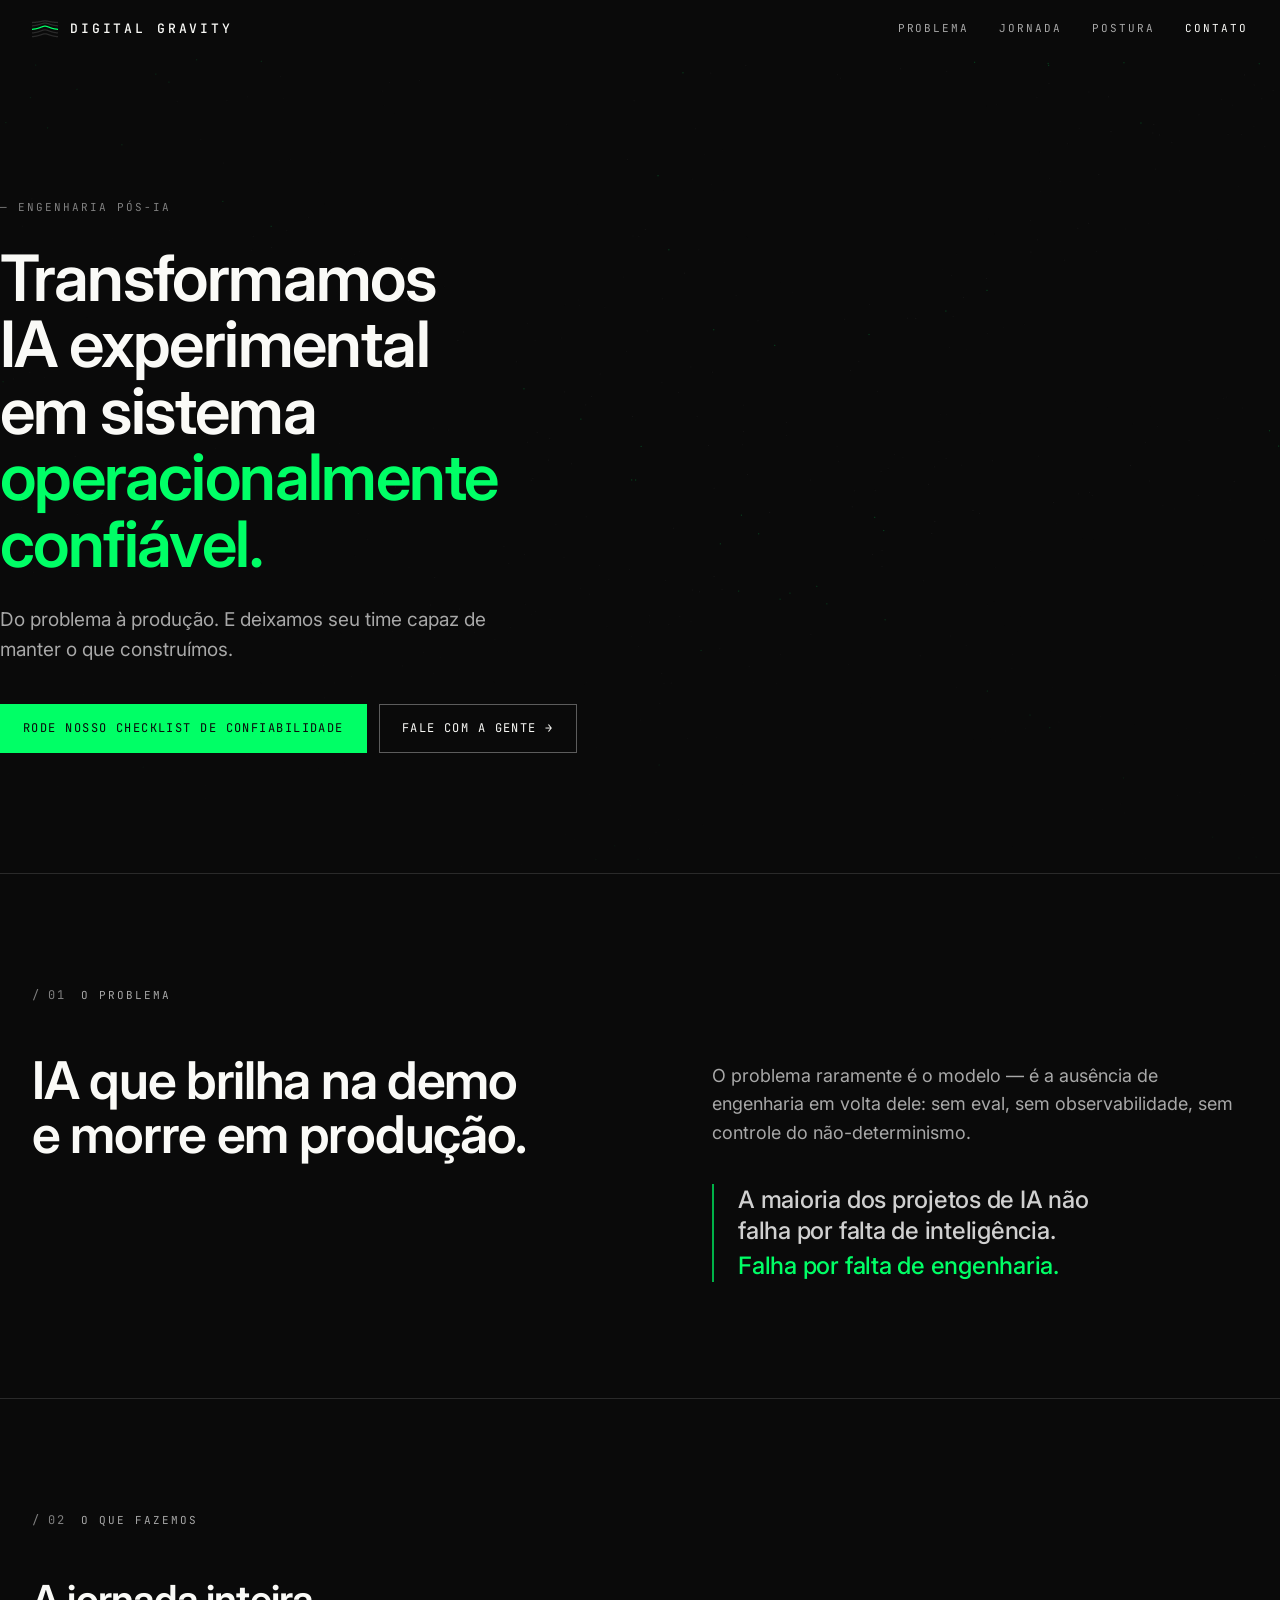
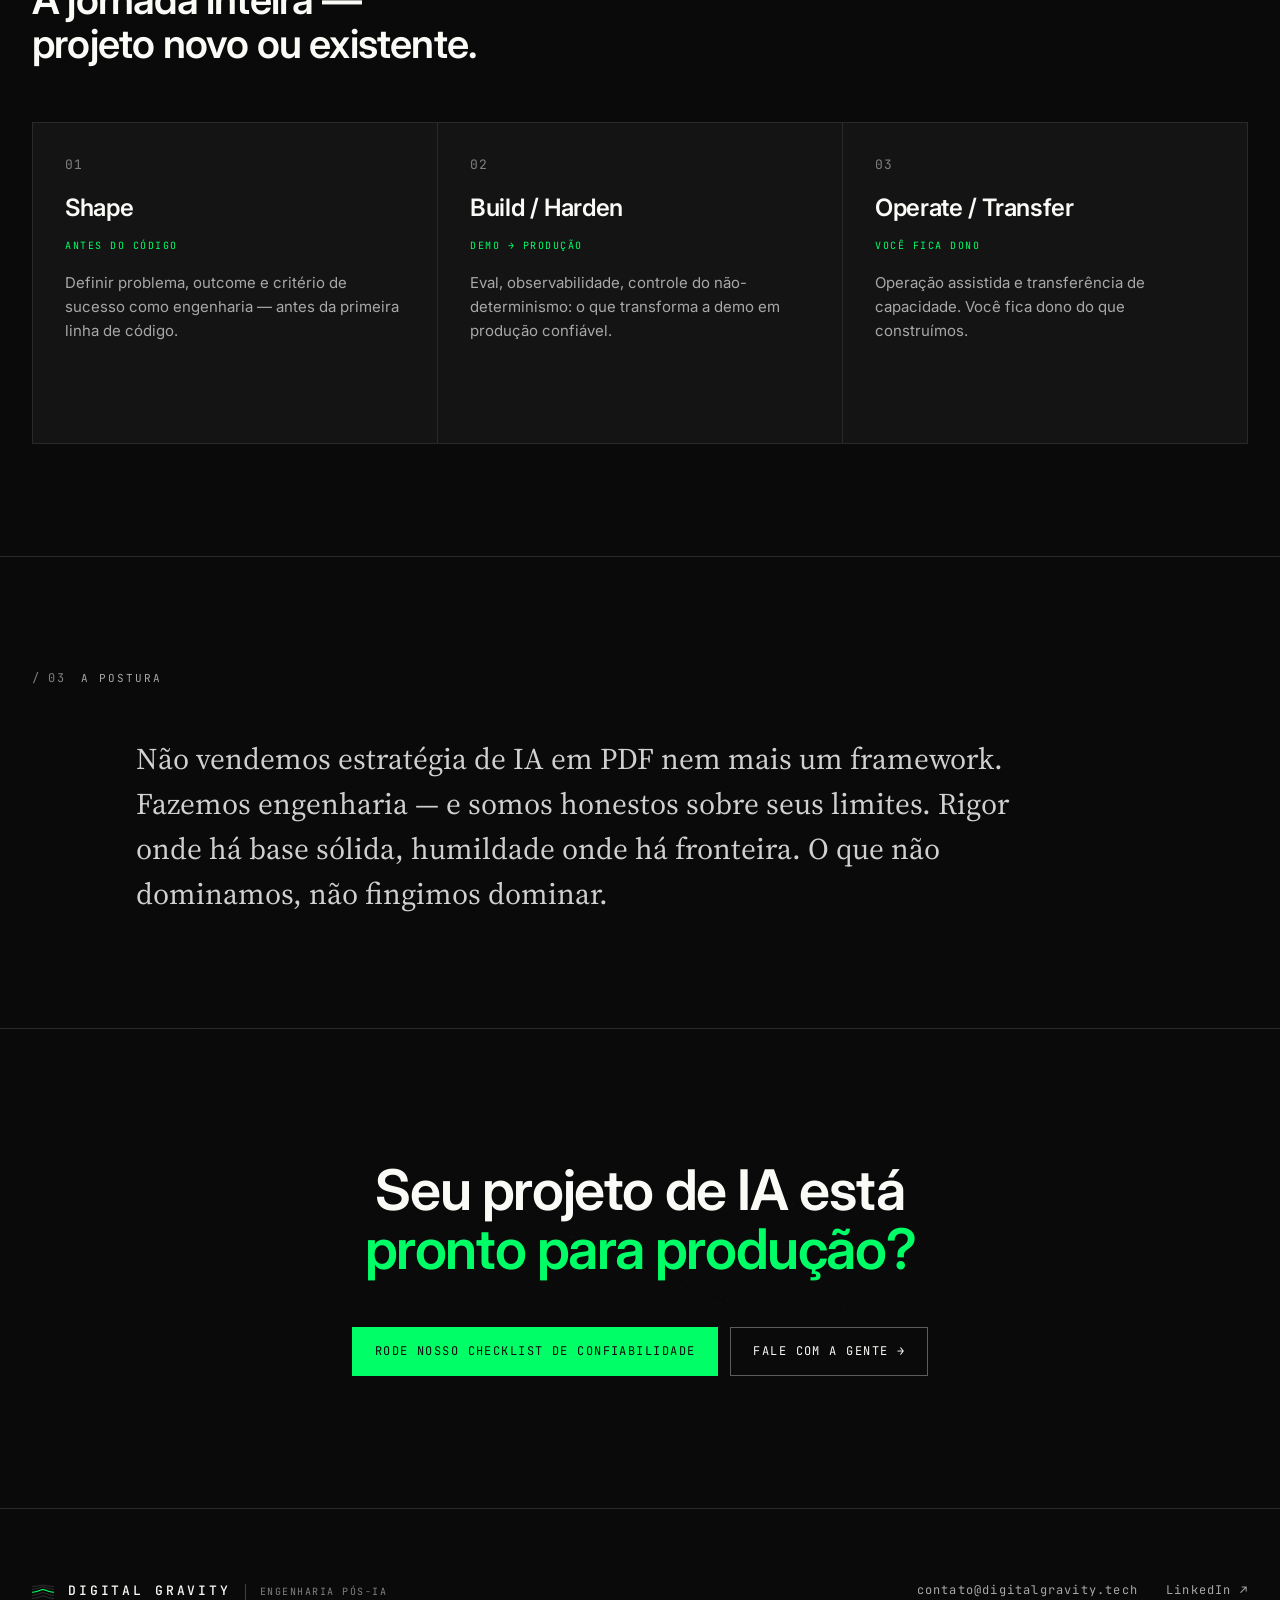
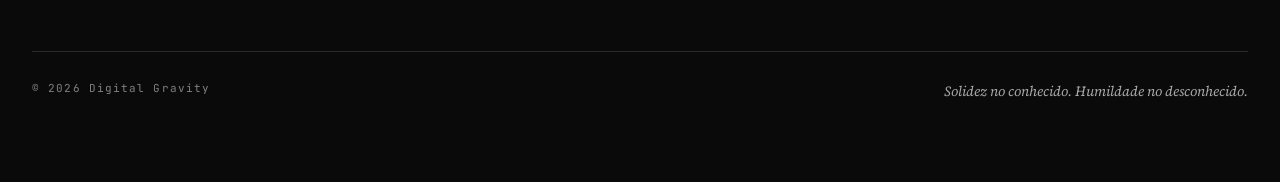
==== index.html @ fd77ecdb "Add Digital Gravity landing page Static single-page site implemented from the Claude Design handoff " ====
<!DOCTYPE html>
<html lang="pt-BR">
<head>
<meta charset="UTF-8">
<meta name="viewport" content="width=device-width, initial-scale=1">
<!-- This page is authored dark — tell client-side dark-mode engines to leave it alone. -->
<meta name="color-scheme" content="dark">
<meta name="darkreader-lock">
<title>Digital Gravity — Engenharia pós-IA</title>
<meta name="description" content="Transformamos IA experimental em sistema operacionalmente confiável. Do problema à produção — e deixamos seu time capaz de manter o que construímos.">
<link rel="icon" href="assets/favicon.svg" type="image/svg+xml">
<!-- Google tag (gtag.js) — GA4 -->
<script async src="https://www.googletagmanager.com/gtag/js?id=G-PPGNCL3RDQ"></script>
<script>
  window.dataLayer = window.dataLayer || [];
  function gtag(){dataLayer.push(arguments);}
  gtag('js', new Date());
  gtag('config', 'G-PPGNCL3RDQ');
</script>
<script>
// Defensive: neutralize injected dark-reader ("noir") styling so the authored
// palette renders as designed (it inverts dark text — e.g. the primary button —
// to light, breaking contrast on the signal-green fill). Bounded so we never war
// with the engine indefinitely.
(function () {
  function strip() {
    document.querySelectorAll('style[class*="noir"], style[id*="noir"]').forEach(function (s) { s.remove(); });
    [document.documentElement, document.body].forEach(function (el) {
      if (!el) return;
      if (el.className && /noir/.test(el.className)) el.className = el.className.replace(/\bnoir\S*/g, '').trim();
      if (el.style) for (var i = el.style.length - 1; i >= 0; i--) { var p = el.style[i]; if (p.indexOf('--noir') === 0) el.style.removeProperty(p); }
    });
  }
  strip();
  var obs = new MutationObserver(strip);
  obs.observe(document.documentElement, { childList: true, subtree: true });
  [0, 80, 250, 600, 1200].forEach(function (t) { setTimeout(strip, t); });
  setTimeout(function () { obs.disconnect(); }, 4000);
  document.addEventListener('DOMContentLoaded', strip);
})();
</script>
<link rel="stylesheet" href="colors_and_type.css">
<style>
  @keyframes dg-pulse { 0%, 100% { opacity: 1; } 50% { opacity: 0.4; } }

  html { scroll-behavior: smooth; }
  body { background: var(--void); color: var(--fg); overflow-x: hidden; }
  ::selection { background: var(--signal); color: var(--void); }

  .dg-container { max-width: var(--container-max); margin: 0 auto; padding: 0 var(--container-padding); width: 100%; }

  /* ── signal dot ─────────────────────────────────────────── */
  .dg-dot { display: inline-block; background: var(--signal); box-shadow: 0 0 8px var(--signal);
            animation: dg-pulse 2s ease-in-out infinite; vertical-align: middle; margin-right: 8px; }

  .dg-accent { color: var(--signal); }
  .dg-accent-soft { color: var(--grain-6); }
  [data-accent="generous"] .dg-accent-soft { color: var(--signal); }

  /* ── buttons ───────────────────────────────────────────── */
  .dg-btn { display: inline-flex; align-items: center; gap: 8px; font-family: var(--mono);
            font-size: 12px; font-weight: 400; text-transform: uppercase; letter-spacing: 0.12em;
            padding: 14px 22px; border: 1px solid var(--grain-3); background: transparent;
            color: var(--paper); cursor: pointer; transition: all var(--t-fast); text-decoration: none; white-space: nowrap; }
  .dg-btn:hover { border-color: var(--signal); color: var(--signal); }
  .dg-btn--primary { background: var(--signal); color: var(--void); border-color: var(--signal); }
  .dg-btn--primary:hover { background: transparent; color: var(--signal); }
  .dg-btn--secondary:hover { color: var(--signal); }

  /* ── tags ──────────────────────────────────────────────── */
  .dg-tag { display: inline-flex; align-items: center; gap: 6px; font-family: var(--mono);
            font-size: 10px; text-transform: uppercase; letter-spacing: 0.15em; padding: 6px 10px;
            border: 1px solid var(--grain-2); color: var(--grain-5); }
  .dg-tag--signal { border-color: var(--signal-dim); color: var(--signal); }

  /* ── nav ───────────────────────────────────────────────── */
  .dg-nav { position: sticky; top: 0; z-index: 20; display: flex; align-items: center;
            justify-content: space-between; padding: 16px var(--container-padding);
            border-bottom: 1px solid transparent; transition: border-color var(--t-fast), background var(--t-fast); }
  .dg-nav.is-scrolled { border-bottom-color: var(--grain-1); background: rgba(10,10,10,0.85);
            backdrop-filter: blur(12px); -webkit-backdrop-filter: blur(12px); }
  .dg-nav__brand { display: flex; align-items: center; gap: 12px; }
  .dg-nav__mark { display: block; }
  .dg-nav__word { font-family: var(--mono); font-size: 13px; font-weight: 500; letter-spacing: 0.22em; color: var(--paper); white-space: nowrap; }
  .dg-nav__menu { display: flex; align-items: center; gap: 30px; }
  .dg-nav__link { font-family: var(--mono); font-size: 11px; letter-spacing: 0.18em; text-transform: uppercase; color: var(--grain-5); white-space: nowrap; }
  .dg-nav__link:hover { color: var(--signal); }
  .dg-nav__link--cta { color: var(--paper); }
  .dg-nav__link--cta:hover { color: var(--signal); }

  /* ── reveal ────────────────────────────────────────────── */
  [data-reveal] { opacity: 0; transform: translateY(8px); transition: opacity 600ms ease-out, transform 600ms ease-out; }
  [data-reveal][data-shown] { opacity: 1; transform: none; }
  html.dg-instant [data-reveal] { transition: none !important; }
  @media (prefers-reduced-motion: reduce) { [data-reveal] { opacity: 1; transform: none; } }

  /* ── hero ──────────────────────────────────────────────── */
  .dg-hero { position: relative; overflow: hidden; border-bottom: 1px solid var(--grain-1);
             min-height: 88vh; display: flex; align-items: center; }
  .dg-hero__veil { position: absolute; inset: 0; pointer-events: none;
             background: radial-gradient(120% 90% at 70% 30%, transparent 30%, var(--void) 88%); }
  .dg-hero__inner { position: relative; z-index: 1; padding: 140px 0 120px; }
  .dg-hero__body { max-width: 940px; }
  .dg-eyebrow { font-family: var(--mono); font-size: 11px; text-transform: uppercase;
             letter-spacing: 0.18em; color: var(--grain-4); margin-bottom: 28px; }
  .dg-hero__title { font-family: var(--sans); font-size: clamp(34px, 5.4vw, 64px); font-weight: 600;
             line-height: 1.04; letter-spacing: -0.025em; color: var(--paper); margin: 0 0 28px; max-width: 16ch; text-wrap: balance; }
  .dg-hero__sub { font-family: var(--sans); font-size: clamp(16px, 1.6vw, 19px); color: var(--grain-5);
             line-height: 1.55; max-width: 540px; margin: 0 0 40px; }
  .dg-hero__cta { display: flex; gap: 12px; flex-wrap: wrap; }

  /* ── generic section ───────────────────────────────────── */
  .dg-section { padding: 112px 0; border-bottom: 1px solid var(--grain-1); position: relative; }
  .dg-rail { display: flex; align-items: baseline; gap: 16px; margin-bottom: 48px; }
  .dg-rail__num { font-family: var(--mono); font-size: 12px; color: var(--grain-4); letter-spacing: 0.1em; }
  [data-accent="generous"] .dg-rail__num { color: var(--signal); }
  .dg-rail__label { font-family: var(--mono); font-size: 11px; text-transform: uppercase;
             letter-spacing: 0.18em; color: var(--grain-5); }
  .dg-h2 { font-family: var(--sans); font-size: clamp(26px, 3.2vw, 40px); font-weight: 600;
             line-height: 1.1; letter-spacing: -0.02em; color: var(--paper); margin: 0 0 56px; max-width: 22ch; text-wrap: balance; }

  /* ── problem ───────────────────────────────────────────── */
  .dg-problem__grid { display: grid; grid-template-columns: 1.15fr 1fr; gap: 64px; align-items: start; }
  .dg-punch { font-family: var(--sans); font-size: clamp(30px, 4.4vw, 52px); font-weight: 600;
             line-height: 1.05; letter-spacing: -0.025em; color: var(--paper); margin: 0; }
  .dg-problem__col { padding-top: 8px; }
  .dg-lede { font-family: var(--sans); font-size: clamp(16px, 1.5vw, 18px); color: var(--grain-5);
             line-height: 1.6; margin: 0 0 36px; }
  .dg-thesis { margin: 0; padding-left: 24px; border-left: 2px solid var(--signal-dim); }
  .dg-thesis p { font-family: var(--sans); font-size: clamp(19px, 2vw, 24px); font-weight: 500;
             line-height: 1.3; letter-spacing: -0.01em; color: var(--grain-6); margin: 0 0 4px; text-wrap: balance; }

  /* ── journey ───────────────────────────────────────────── */
  .dg-journey__set.is-cards { display: grid; grid-template-columns: repeat(3, 1fr); gap: 1px;
             background: var(--grain-1); border: 1px solid var(--grain-1); }
  .dg-step--card { background: var(--void-2); padding: 32px; display: flex; flex-direction: column;
             gap: 18px; min-height: 320px; transition: background var(--t-fast); }
  .dg-step--card:hover { background: var(--void-3); }
  .dg-step--card .dg-step__num { font-family: var(--mono); font-size: 13px; letter-spacing: 0.1em; color: var(--grain-4); }
  [data-accent="generous"] .dg-step__num { color: var(--signal); }
  .dg-step--card .dg-step__head { margin-top: auto; }
  .dg-step__name { font-family: var(--sans); font-size: 24px; font-weight: 600; letter-spacing: -0.015em;
             color: var(--paper); margin: 0 0 10px; line-height: 1.15; }
  .dg-step__tag { font-family: var(--mono); font-size: 10px; text-transform: uppercase;
             letter-spacing: 0.15em; color: var(--signal); }
  .dg-step__body { font-family: var(--sans); font-size: 15px; line-height: 1.6; color: var(--grain-5); margin: 14px 0 0; }

  /* journey — rows variant */
  .dg-journey__set.is-rows { display: flex; flex-direction: column; border-top: 1px solid var(--grain-1); }
  .dg-step--row { display: grid; grid-template-columns: 80px 1fr; gap: 24px; align-items: start;
             padding: 36px 0; border-bottom: 1px solid var(--grain-1); transition: padding-left var(--t-fast); }
  .dg-step--row:hover { padding-left: 8px; }
  .dg-step--row .dg-step__num { font-family: var(--mono); font-size: 28px; font-weight: 400; color: var(--grain-3); line-height: 1; }
  [data-accent="generous"] .dg-step--row .dg-step__num { color: var(--signal); }
  .dg-step--row .dg-step__head { display: flex; align-items: baseline; gap: 16px; flex-wrap: wrap; margin-bottom: 12px; }
  .dg-step--row .dg-step__name { margin: 0; }
  .dg-step--row .dg-step__body { margin: 0; max-width: 720px; font-size: 16px; }

  /* ── posture ───────────────────────────────────────────── */
  .dg-posture__grid { display: grid; grid-template-columns: var(--metadata-col) 1fr; gap: var(--grid-gap); }
  .dg-statement { grid-column: 2; font-family: var(--serif); font-size: clamp(22px, 2.6vw, 30px);
             line-height: 1.5; color: var(--grain-6); margin: 0; max-width: 22ch; max-width: 880px; }

  /* ── closing ───────────────────────────────────────────── */
  .dg-closing { overflow: hidden; text-align: center; padding: 132px 0; }
  .dg-closing__veil { position: absolute; inset: 0; pointer-events: none;
             background: radial-gradient(90% 120% at 50% 50%, transparent 20%, var(--void) 80%); }
  .dg-closing__inner { position: relative; z-index: 1; display: flex; flex-direction: column; align-items: center; gap: 48px; }
  .dg-closing__q { font-family: var(--sans); font-size: clamp(30px, 4.6vw, 56px); font-weight: 600;
             line-height: 1.05; letter-spacing: -0.025em; color: var(--paper); margin: 0; max-width: 18ch; text-wrap: balance; }
  .dg-closing__cta { justify-content: center; }

  /* ── footer ────────────────────────────────────────────── */
  .dg-footer { padding: 72px 0 80px; }
  .dg-footer__grid { display: flex; align-items: flex-start; justify-content: space-between; gap: 40px; flex-wrap: wrap; padding-bottom: 48px; border-bottom: 1px solid var(--grain-1); }
  .dg-footer__brand { display: flex; align-items: center; gap: 14px; flex-wrap: wrap; }
  .dg-footer__word { font-family: var(--mono); font-size: 13px; font-weight: 500; letter-spacing: 0.22em; color: var(--paper); }
  .dg-footer__tag { font-family: var(--mono); font-size: 10px; letter-spacing: 0.15em; text-transform: uppercase; color: var(--grain-4); padding-left: 14px; border-left: 1px solid var(--grain-2); }
  .dg-footer__links { display: flex; gap: 28px; flex-wrap: wrap; }
  .dg-footer__links a { font-family: var(--mono); font-size: 12px; letter-spacing: 0.1em; color: var(--grain-5); }
  .dg-footer__links a:hover { color: var(--signal); }
  .dg-footer__base { display: flex; justify-content: space-between; gap: 24px; flex-wrap: wrap; padding-top: 28px; }
  .dg-footer__base span { font-family: var(--mono); font-size: 11px; letter-spacing: 0.1em; color: var(--grain-4); }
  .dg-footer__motto { font-family: var(--serif) !important; font-style: italic; font-size: 14px !important; letter-spacing: 0 !important; color: var(--grain-5) !important; }

  /* ── responsive ────────────────────────────────────────── */
  @media (max-width: 860px) {
    .dg-posture__grid { grid-template-columns: 1fr; }
    .dg-statement { grid-column: 1; }
    .dg-problem__grid { grid-template-columns: 1fr; gap: 36px; }
    .dg-journey__set.is-cards { grid-template-columns: 1fr; }
    .dg-step--card { min-height: 0; }
    .dg-br { display: none; }
  }
  @media (max-width: 680px) {
    .dg-nav__menu { gap: 18px; }
    .dg-nav__link:not(.dg-nav__link--cta) { display: none; }
  }
  @media (max-width: 560px) {
    .dg-section { padding: 80px 0; }
    .dg-hero__inner { padding: 112px 0 88px; }
    .dg-btn { width: 100%; justify-content: center; white-space: normal; text-align: center; }
  }
</style>
</head>
<body data-accent="restrained">

<!-- ── Nav ─────────────────────────────────────────────────── -->
<nav class="dg-nav">
  <a class="dg-nav__brand" href="#topo" aria-label="Digital Gravity — início">
    <img src="assets/logo-mark.svg" width="26" height="26" alt="" aria-hidden="true" class="dg-nav__mark">
    <span class="dg-nav__word">DIGITAL GRAVITY</span>
  </a>
  <div class="dg-nav__menu">
    <a class="dg-nav__link" href="#problema">Problema</a>
    <a class="dg-nav__link" href="#jornada">Jornada</a>
    <a class="dg-nav__link" href="#postura">Postura</a>
    <a class="dg-nav__link dg-nav__link--cta" href="#contato">Contato</a>
  </div>
</nav>

<main>
  <!-- ── 4.1 Hero ──────────────────────────────────────────── -->
  <header class="dg-hero" id="topo">
    <canvas class="dg-chladni" data-density="760" data-opacity="0.42"
            style="position:absolute;inset:0;opacity:0.42;pointer-events:none;width:100%;height:100%"></canvas>
    <div class="dg-hero__veil"></div>
    <div class="dg-container dg-hero__inner">
      <div class="dg-hero__body">
        <div class="dg-eyebrow" data-reveal>— ENGENHARIA PÓS-IA</div>
        <h1 class="dg-hero__title" data-reveal>
          Transformamos IA experimental em sistema <span class="dg-accent">operacionalmente confiável.</span>
        </h1>
        <p class="dg-hero__sub" data-reveal>
          Do problema à produção. E deixamos seu time capaz de manter o que construímos.
        </p>
        <div class="dg-hero__cta" data-reveal>
          <a class="dg-btn dg-btn--primary" role="button">Rode nosso checklist de confiabilidade</a>
          <a class="dg-btn dg-btn--secondary" role="button" href="#contato">Fale com a gente →</a>
        </div>
      </div>
    </div>
  </header>

  <!-- ── 4.2 O problema ────────────────────────────────────── -->
  <section class="dg-section dg-problem" id="problema">
    <div class="dg-container">
      <div class="dg-rail">
        <span class="dg-rail__num">/ 01</span>
        <span class="dg-rail__label">O PROBLEMA</span>
      </div>
      <div class="dg-problem__grid">
        <h2 class="dg-punch" data-reveal>
          IA que brilha na demo <br class="dg-br">e morre em produção.
        </h2>
        <div class="dg-problem__col">
          <p class="dg-lede" data-reveal>
            O problema raramente é o modelo — é a ausência de engenharia em volta dele:
            sem eval, sem observabilidade, sem controle do não-determinismo.
          </p>
          <blockquote class="dg-thesis" data-reveal>
            <p>A maioria dos projetos de IA não falha por falta de inteligência.</p>
            <p><span class="dg-accent">Falha por falta de engenharia.</span></p>
          </blockquote>
        </div>
      </div>
    </div>
  </section>

  <!-- ── 4.3 O que fazemos (a jornada) ─────────────────────── -->
  <section class="dg-section dg-journey" id="jornada">
    <div class="dg-container">
      <div class="dg-rail">
        <span class="dg-rail__num">/ 02</span>
        <span class="dg-rail__label">O QUE FAZEMOS</span>
      </div>
      <h2 class="dg-h2" data-reveal>A jornada inteira — projeto novo ou existente.</h2>
      <div class="dg-journey__set is-cards">
        <article class="dg-step dg-step--card" data-reveal style="transition-delay:0ms">
          <div class="dg-step__num">01</div>
          <div class="dg-step__main">
            <div class="dg-step__head">
              <h3 class="dg-step__name">Shape</h3>
              <span class="dg-step__tag">ANTES DO CÓDIGO</span>
            </div>
            <p class="dg-step__body">Definir problema, outcome e critério de sucesso como engenharia — antes da primeira linha de código.</p>
          </div>
        </article>
        <article class="dg-step dg-step--card" data-reveal style="transition-delay:80ms">
          <div class="dg-step__num">02</div>
          <div class="dg-step__main">
            <div class="dg-step__head">
              <h3 class="dg-step__name">Build / Harden</h3>
              <span class="dg-step__tag">DEMO → PRODUÇÃO</span>
            </div>
            <p class="dg-step__body">Eval, observabilidade, controle do não-determinismo: o que transforma a demo em produção confiável.</p>
          </div>
        </article>
        <article class="dg-step dg-step--card" data-reveal style="transition-delay:160ms">
          <div class="dg-step__num">03</div>
          <div class="dg-step__main">
            <div class="dg-step__head">
              <h3 class="dg-step__name">Operate / Transfer</h3>
              <span class="dg-step__tag">VOCÊ FICA DONO</span>
            </div>
            <p class="dg-step__body">Operação assistida e transferência de capacidade. Você fica dono do que construímos.</p>
          </div>
        </article>
      </div>
    </div>
  </section>

  <!-- ── 4.4 A postura ─────────────────────────────────────── -->
  <section class="dg-section dg-posture" id="postura">
    <div class="dg-container">
      <div class="dg-rail">
        <span class="dg-rail__num">/ 03</span>
        <span class="dg-rail__label">A POSTURA</span>
      </div>
      <div class="dg-posture__grid">
        <p class="dg-statement" data-reveal>
          Não vendemos estratégia de IA em PDF nem mais um framework. Fazemos engenharia —
          e somos honestos sobre seus limites. <span class="dg-accent-soft">Rigor onde há base sólida, humildade onde há fronteira.</span> O que não dominamos, não fingimos dominar.
        </p>
      </div>
    </div>
  </section>

  <!-- ── 4.5 Fechamento / CTA ──────────────────────────────── -->
  <section class="dg-section dg-closing" id="contato">
    <canvas class="dg-chladni" data-density="420" data-opacity="0.16"
            style="position:absolute;inset:0;opacity:0.16;pointer-events:none;width:100%;height:100%"></canvas>
    <div class="dg-closing__veil"></div>
    <div class="dg-container dg-closing__inner">
      <h2 class="dg-closing__q" data-reveal>
        Seu projeto de IA está <span class="dg-accent">pronto para produção?</span>
      </h2>
      <div class="dg-hero__cta dg-closing__cta" data-reveal>
        <a class="dg-btn dg-btn--primary" role="button">Rode nosso checklist de confiabilidade</a>
        <a class="dg-btn dg-btn--secondary" role="button" href="mailto:contato@digitalgravity.tech">Fale com a gente →</a>
      </div>
    </div>
  </section>
</main>

<!-- ── 4.6 Rodapé ──────────────────────────────────────────── -->
<footer class="dg-footer">
  <div class="dg-container">
    <div class="dg-footer__grid">
      <div class="dg-footer__brand">
        <img src="assets/logo-mark.svg" width="22" height="22" alt="" aria-hidden="true">
        <span class="dg-footer__word">DIGITAL GRAVITY</span>
        <span class="dg-footer__tag">ENGENHARIA PÓS-IA</span>
      </div>
      <div class="dg-footer__links">
        <a href="mailto:contato@digitalgravity.tech">contato@digitalgravity.tech</a>
        <a href="https://linkedin.com/company/digitalgravity-tech" target="_blank" rel="noopener">LinkedIn ↗</a>
      </div>
    </div>
    <div class="dg-footer__base">
      <span>© 2026 Digital Gravity</span>
      <span class="dg-footer__motto">Solidez no conhecido. Humildade no desconhecido.</span>
    </div>
  </div>
</footer>

<script>
(function () {
  'use strict';
  var reduce = window.matchMedia('(prefers-reduced-motion: reduce)').matches;

  // ── Sticky nav: solidify after a short scroll ──────────────
  var nav = document.querySelector('.dg-nav');
  if (nav) {
    var onScroll = function () { nav.classList.toggle('is-scrolled', window.scrollY > 8); };
    window.addEventListener('scroll', onScroll, { passive: true });
    onScroll();
  }

  // ── Reveal-on-scroll: fade + 8px rise ──────────────────────
  // Base state is hidden via CSS; snap everything visible (no animation)
  // for reduced-motion, no IntersectionObserver, or a backgrounded tab —
  // contexts where CSS transitions never advance and would freeze content.
  var els = Array.prototype.slice.call(document.querySelectorAll('[data-reveal]'));
  if (reduce || !('IntersectionObserver' in window) || document.hidden) {
    document.documentElement.classList.add('dg-instant');
    els.forEach(function (e) { e.setAttribute('data-shown', ''); });
  } else {
    var io = new IntersectionObserver(function (entries) {
      entries.forEach(function (en) {
        if (en.isIntersecting) { en.target.setAttribute('data-shown', ''); io.unobserve(en.target); }
      });
    }, { threshold: 0.12, rootMargin: '0px 0px -8% 0px' });
    els.forEach(function (e) { io.observe(e); });
  }

  // ── Chladni field ──────────────────────────────────────────
  // Particles auto-organizing on a vibrating plate — a phenomenal
  // demonstration of "order from engineering," not ambient decoration.
  function startChladni(canvas) {
    var density = parseInt(canvas.getAttribute('data-density'), 10) || 0;
    if (!density) return;
    var ctx = canvas.getContext('2d');
    var particles = [], w, h, time = 0, raf;
    var dpr = Math.min(window.devicePixelRatio || 1, 2);

    function resize() {
      w = canvas.width = canvas.offsetWidth * dpr;
      h = canvas.height = canvas.offsetHeight * dpr;
    }
    function init() {
      resize();
      particles = [];
      for (var i = 0; i < density; i++) particles.push({ x: Math.random() * w, y: Math.random() * h });
    }
    function chladni(x, y, m, n) {
      var px = x / w, py = y / h;
      return Math.sin(Math.PI * m * px) * Math.sin(Math.PI * n * py) - Math.sin(Math.PI * n * px) * Math.sin(Math.PI * m * py);
    }
    function draw() {
      ctx.fillStyle = 'rgba(10,10,10,0.20)';
      ctx.fillRect(0, 0, w, h);
      time += reduce ? 0 : 0.0026;
      var m = 2 + Math.sin(time * 0.4) * 0.8;
      var n = 3 + Math.cos(time * 0.3) * 0.8;
      particles.forEach(function (p) {
        var v = chladni(p.x, p.y, m, n);
        var amp = Math.abs(v);
        var step = amp * 1.4;
        var a = Math.random() * Math.PI * 2;
        if (!reduce) { p.x += Math.cos(a) * step; p.y += Math.sin(a) * step; }
        if (p.x < 0) p.x = w; if (p.x > w) p.x = 0;
        if (p.y < 0) p.y = h; if (p.y > h) p.y = 0;
        if (amp < 0.075) { ctx.fillStyle = 'rgba(0,255,102,0.5)'; ctx.fillRect(p.x, p.y, 1.2 * dpr, 1.2 * dpr); }
        else { ctx.fillStyle = 'rgba(168,168,168,' + ((1 - amp) * 0.22) + ')'; ctx.fillRect(p.x, p.y, dpr, dpr); }
      });
      raf = requestAnimationFrame(draw);
    }
    init();
    window.addEventListener('resize', init);
    draw();
  }
  document.querySelectorAll('.dg-chladni').forEach(startChladni);
})();
</script>
</body>
</html>
---- colors_and_type.css ----
/* =========================================================
   DIGITAL GRAVITY — DESIGN TOKENS
   v1 paleta — verde fósforo único, neutros profundos.
   ========================================================= */

@import url('https://fonts.googleapis.com/css2?family=Inter:wght@400;500;600;700&family=JetBrains+Mono:wght@400;500;700&family=Source+Serif+4:ital,wght@0,400;0,600;1,400&display=swap');

:root {
  /* ---------------------------------------------------------
     COR / NEUTROS — esqueleto (90–95% das peças)
  --------------------------------------------------------- */
  --void: #0A0A0A;       /* fundo principal (dark default) */
  --void-2: #141414;     /* blocos elevados, cards */
  --void-3: #1C1C1C;     /* blocos secundários */
  --grain-1: #2A2A2A;    /* bordas sutis, divisores */
  --grain-2: #404040;    /* bordas funcionais */
  --grain-3: #5C5C5C;    /* texto desabilitado, placeholders */
  --grain-4: #808080;    /* texto auxiliar, metadata */
  --grain-5: #A8A8A8;    /* texto secundário, descrições */
  --grain-6: #D0D0D0;    /* texto principal sobre fundo escuro */
  --paper: #FAFAF7;      /* fundo claro principal (modo claro) */
  --paper-2: #F0F0EC;    /* fundo claro secundário */

  /* NUNCA USAR: #FFFFFF puro, #000000 puro. */

  /* ---------------------------------------------------------
     COR / SINAL — verde fósforo (1–3% das peças)
  --------------------------------------------------------- */
  --signal: #00FF66;
  --signal-dim: #00B248; /* modo claro / hovers secundários */

  /* ---------------------------------------------------------
     COR / AVISO — laranja sinal (<1% das peças)
  --------------------------------------------------------- */
  --warning: #FF6B1A;

  /* ---------------------------------------------------------
     SEMÂNTICA — cor por função
  --------------------------------------------------------- */
  --bg: var(--void);
  --bg-elev: var(--void-2);
  --bg-elev-2: var(--void-3);
  --fg: var(--grain-6);          /* texto principal em dark */
  --fg-2: var(--grain-5);        /* texto secundário */
  --fg-3: var(--grain-4);        /* metadata, eyebrow */
  --fg-4: var(--grain-3);        /* desabilitado */
  --border: var(--grain-1);
  --border-strong: var(--grain-2);
  --accent: var(--signal);
  --accent-dim: var(--signal-dim);
  --critical: var(--warning);

  /* ---------------------------------------------------------
     TIPOGRAFIA / FAMÍLIAS
  --------------------------------------------------------- */
  --sans: 'Inter', system-ui, -apple-system, sans-serif;
  --mono: 'JetBrains Mono', ui-monospace, 'SF Mono', Menlo, monospace;
  --serif: 'Source Serif 4', Georgia, 'Times New Roman', serif;

  /* ---------------------------------------------------------
     ESPAÇAMENTO — múltiplos de 8px
  --------------------------------------------------------- */
  --space-1: 4px;
  --space-2: 8px;
  --space-3: 12px;
  --space-4: 16px;
  --space-6: 24px;
  --space-8: 32px;
  --space-12: 48px;
  --space-16: 64px;
  --space-20: 80px;
  --space-30: 120px;

  /* ---------------------------------------------------------
     GRID
  --------------------------------------------------------- */
  --container-max: 1280px;
  --container-padding: 32px;
  --metadata-col: 80px;
  --grid-gap: 24px;

  /* ---------------------------------------------------------
     BORDAS — sistema é INTEGRALMENTE reto
  --------------------------------------------------------- */
  --border-w: 1px;
  --border-w-em: 2px;
  --radius: 0;             /* nunca arredondar */

  /* ---------------------------------------------------------
     MOVIMENTO
  --------------------------------------------------------- */
  --t-fast: 150ms ease;
  --t-enter: 600ms ease-out;
}

/* =========================================================
   BASE
========================================================= */
*, *::before, *::after { box-sizing: border-box; }
html, body { margin: 0; padding: 0; }
html { scroll-behavior: smooth; }
body {
  background: var(--bg);
  color: var(--fg);
  font-family: var(--sans);
  font-size: 16px;
  line-height: 1.6;
  -webkit-font-smoothing: antialiased;
  -moz-osx-font-smoothing: grayscale;
}

/* =========================================================
   TIPOGRAFIA SEMÂNTICA — escala canônica
========================================================= */

/* Display H1 — uma vez por página */
.t-h1, h1.t-h1 {
  font-family: var(--sans);
  font-size: clamp(32px, 5vw, 64px);
  font-weight: 600;
  line-height: 1.05;
  letter-spacing: -0.025em;
  color: var(--fg);
}

/* Display H2 */
.t-h2, h2.t-h2 {
  font-family: var(--sans);
  font-size: 40px;
  font-weight: 600;
  line-height: 1.10;
  letter-spacing: -0.020em;
}

/* Subhead H3 */
.t-h3, h3.t-h3 {
  font-family: var(--sans);
  font-size: 24px;
  font-weight: 500;
  line-height: 1.20;
  letter-spacing: -0.010em;
}

/* Subhead H4 */
.t-h4, h4.t-h4 {
  font-family: var(--sans);
  font-size: 18px;
  font-weight: 500;
  line-height: 1.30;
  letter-spacing: -0.010em;
}

/* Body */
.t-body, p.t-body {
  font-family: var(--sans);
  font-size: 16px;
  font-weight: 400;
  line-height: 1.60;
}

.t-body-sm {
  font-family: var(--sans);
  font-size: 14px;
  font-weight: 400;
  line-height: 1.60;
}

/* Editorial — apenas momentos editoriais (citações, manifesto) */
.t-editorial {
  font-family: var(--serif);
  font-size: 22px;
  font-weight: 400;
  line-height: 1.50;
  color: var(--fg);
}

.t-editorial-body {
  font-family: var(--serif);
  font-size: 18px;
  font-weight: 400;
  line-height: 1.55;
  color: var(--fg);
}

/* Mono / Sinal técnico */
.t-mono {
  font-family: var(--mono);
  font-size: 13px;
  font-weight: 400;
  line-height: 1.50;
  letter-spacing: 0.05em;
}

.t-mono-meta {
  font-family: var(--mono);
  font-size: 11px;
  font-weight: 400;
  line-height: 1.50;
  letter-spacing: 0.15em;
}

/* Eyebrow — UPPERCASE com tracking generoso */
.t-eyebrow {
  font-family: var(--mono);
  font-size: 11px;
  font-weight: 400;
  line-height: 1.40;
  letter-spacing: 0.18em;
  text-transform: uppercase;
  color: var(--fg-3);
}

.t-eyebrow-sm {
  font-family: var(--mono);
  font-size: 10px;
  font-weight: 400;
  line-height: 1.40;
  letter-spacing: 0.15em;
  text-transform: uppercase;
  color: var(--fg-3);
}

/* =========================================================
   ELEMENTOS — defaults sem classe
========================================================= */
h1 { font: 600 clamp(32px, 5vw, 64px)/1.05 var(--sans); letter-spacing: -0.025em; margin: 0; }
h2 { font: 600 40px/1.10 var(--sans); letter-spacing: -0.020em; margin: 0; }
h3 { font: 500 24px/1.20 var(--sans); letter-spacing: -0.010em; margin: 0; }
h4 { font: 500 18px/1.30 var(--sans); letter-spacing: -0.010em; margin: 0; }
p  { margin: 0 0 16px 0; }
code, kbd, samp, pre { font-family: var(--mono); font-size: 13px; }
hr { border: 0; border-top: 1px solid var(--border); margin: var(--space-8) 0; }
a  { color: var(--fg); text-decoration: none; transition: color var(--t-fast); }
a:hover { color: var(--accent); }

/* =========================================================
   ACESSIBILIDADE
========================================================= */
@media (prefers-reduced-motion: reduce) {
  *, *::before, *::after {
    animation-duration: 0.01ms !important;
    transition-duration: 0.01ms !important;
  }
}
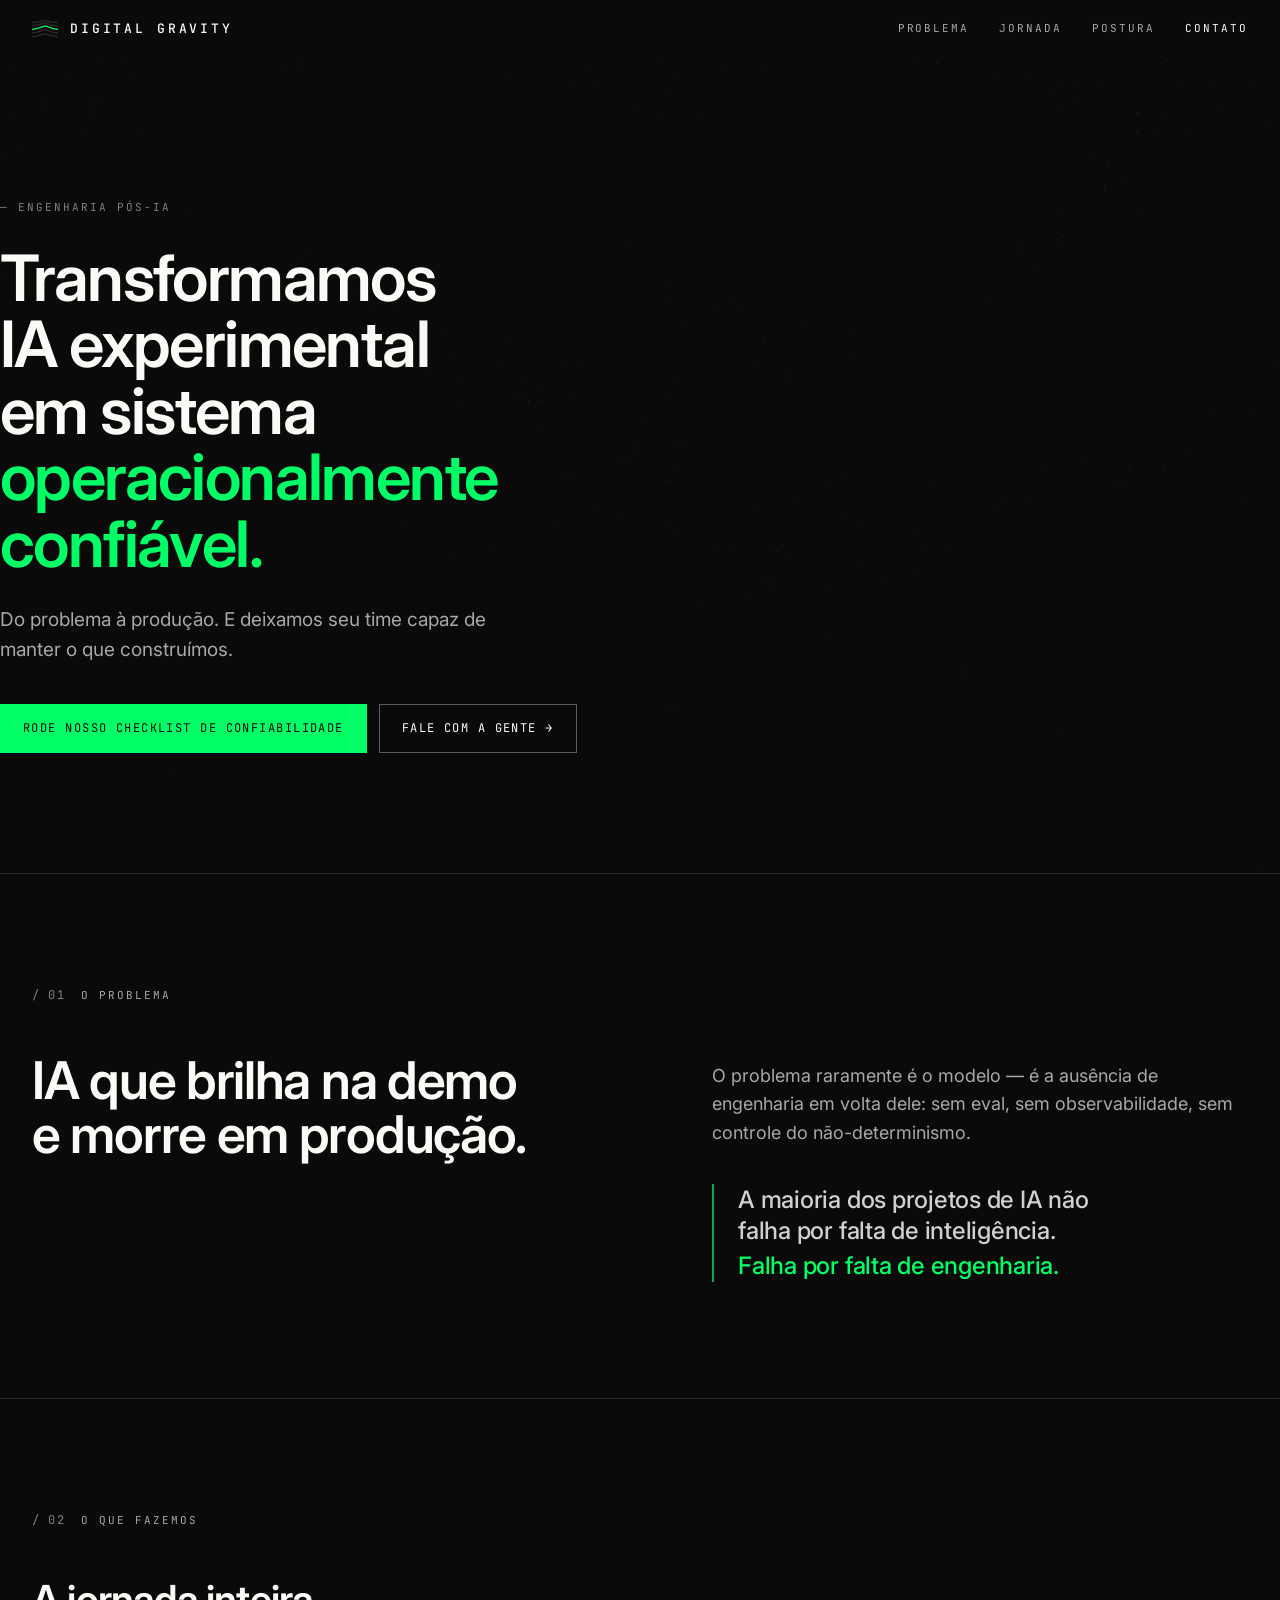
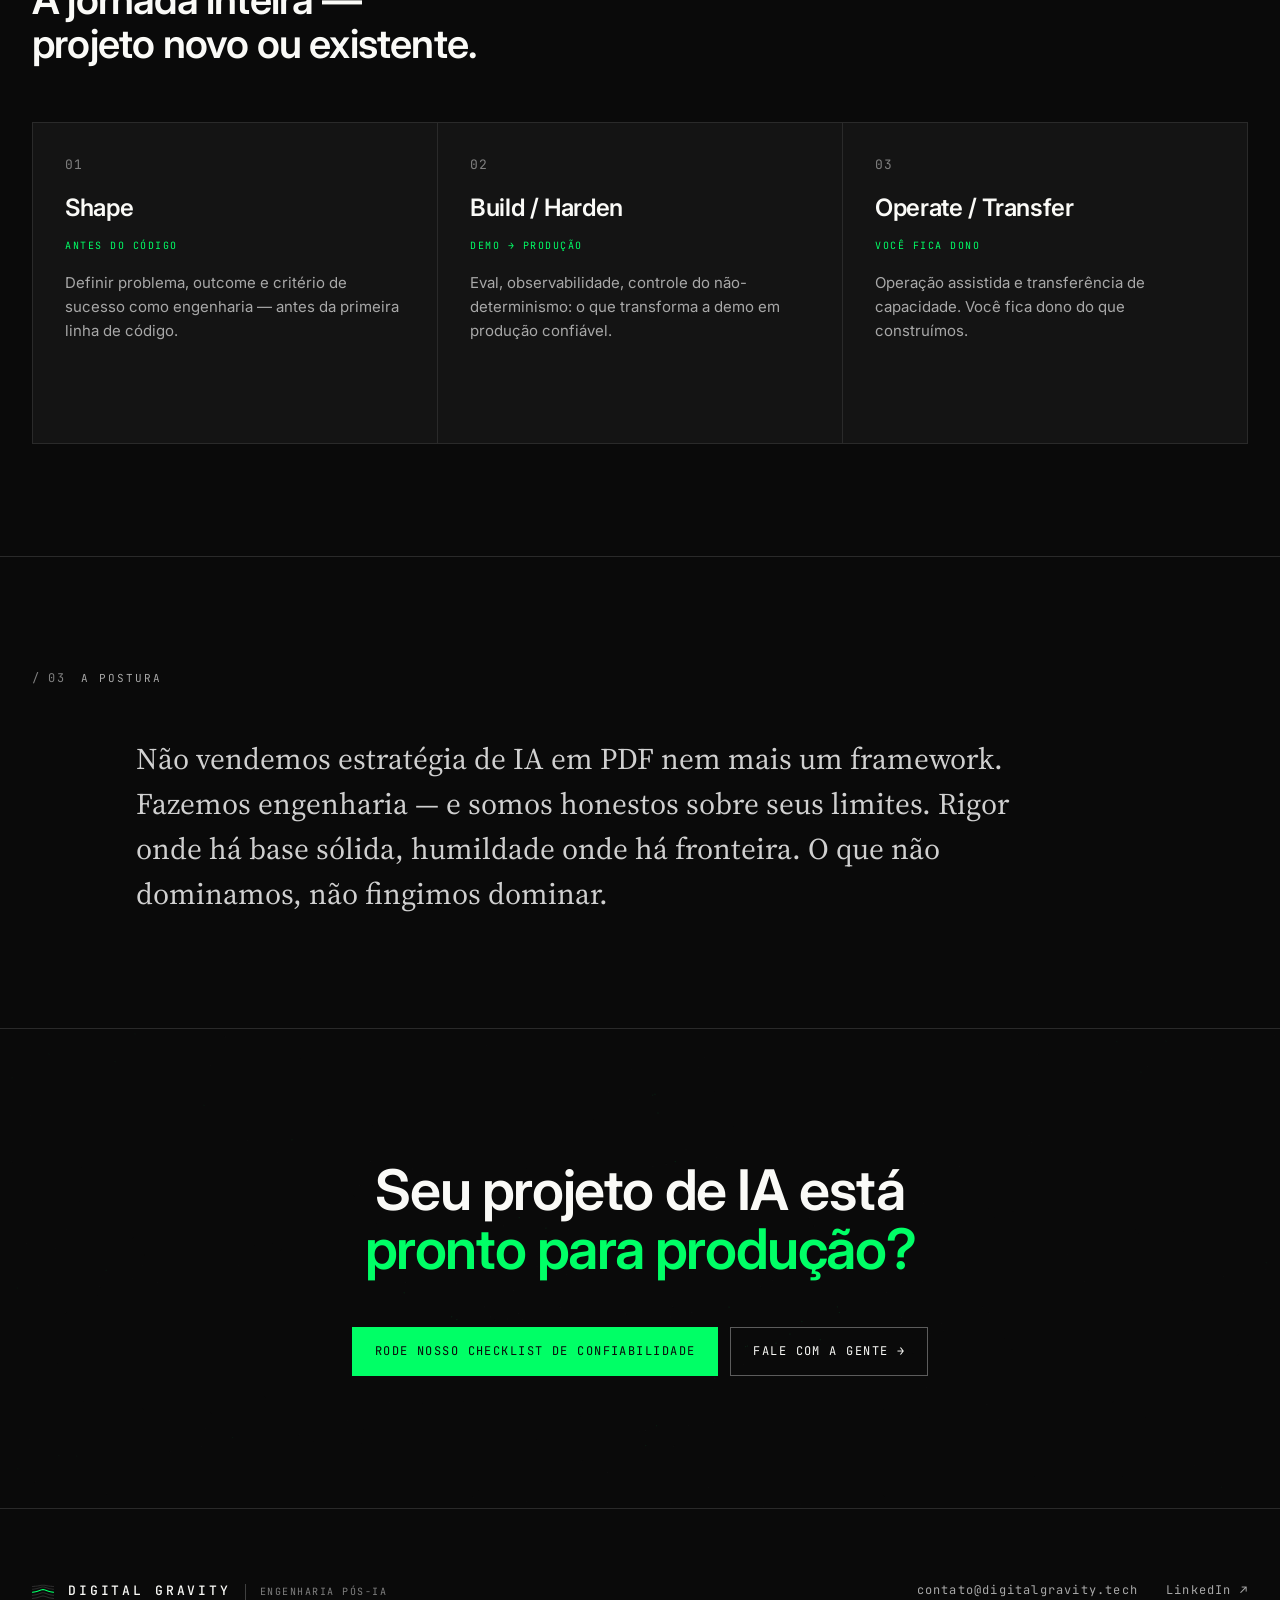
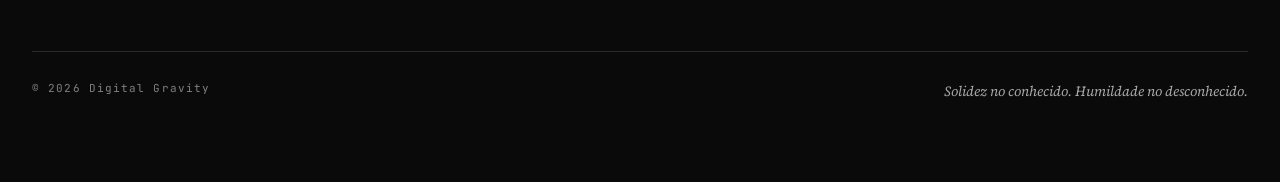
==== commit 55453381: "Track CTA clicks as GA4 conversion events Delegated click handler emits a cta_click event (cta_type," ====
--- a/index.html
+++ b/index.html
@@ -215,7 +215,7 @@
     <a class="dg-nav__link" href="#problema">Problema</a>
     <a class="dg-nav__link" href="#jornada">Jornada</a>
     <a class="dg-nav__link" href="#postura">Postura</a>
-    <a class="dg-nav__link dg-nav__link--cta" href="#contato">Contato</a>
+    <a class="dg-nav__link dg-nav__link--cta" href="#contato" data-ga-cta="contact" data-ga-location="nav">Contato</a>
   </div>
 </nav>
 
@@ -235,8 +235,8 @@
           Do problema à produção. E deixamos seu time capaz de manter o que construímos.
         </p>
         <div class="dg-hero__cta" data-reveal>
-          <a class="dg-btn dg-btn--primary" role="button">Rode nosso checklist de confiabilidade</a>
-          <a class="dg-btn dg-btn--secondary" role="button" href="#contato">Fale com a gente →</a>
+          <a class="dg-btn dg-btn--primary" role="button" data-ga-cta="checklist" data-ga-location="hero">Rode nosso checklist de confiabilidade</a>
+          <a class="dg-btn dg-btn--secondary" role="button" href="#contato" data-ga-cta="contact" data-ga-location="hero">Fale com a gente →</a>
         </div>
       </div>
     </div>
@@ -336,8 +336,8 @@
         Seu projeto de IA está <span class="dg-accent">pronto para produção?</span>
       </h2>
       <div class="dg-hero__cta dg-closing__cta" data-reveal>
-        <a class="dg-btn dg-btn--primary" role="button">Rode nosso checklist de confiabilidade</a>
-        <a class="dg-btn dg-btn--secondary" role="button" href="mailto:contato@digitalgravity.tech">Fale com a gente →</a>
+        <a class="dg-btn dg-btn--primary" role="button" data-ga-cta="checklist" data-ga-location="closing">Rode nosso checklist de confiabilidade</a>
+        <a class="dg-btn dg-btn--secondary" role="button" href="mailto:contato@digitalgravity.tech" data-ga-cta="contact" data-ga-location="closing">Fale com a gente →</a>
       </div>
     </div>
   </section>
@@ -353,8 +353,8 @@
         <span class="dg-footer__tag">ENGENHARIA PÓS-IA</span>
       </div>
       <div class="dg-footer__links">
-        <a href="mailto:contato@digitalgravity.tech">contato@digitalgravity.tech</a>
-        <a href="https://linkedin.com/company/digitalgravity-tech" target="_blank" rel="noopener">LinkedIn ↗</a>
+        <a href="mailto:contato@digitalgravity.tech" data-ga-cta="email" data-ga-location="footer">contato@digitalgravity.tech</a>
+        <a href="https://linkedin.com/company/digitalgravity-tech" target="_blank" rel="noopener" data-ga-cta="linkedin" data-ga-location="footer">LinkedIn ↗</a>
       </div>
     </div>
     <div class="dg-footer__base">
@@ -441,6 +441,21 @@
     draw();
   }
   document.querySelectorAll('.dg-chladni').forEach(startChladni);
+
+  // ── GA4 conversion events on CTAs ──────────────────────────
+  // Delegated click handler: any element carrying data-ga-cta emits a
+  // `cta_click` event with the CTA type and its on-page location. Safe
+  // no-op if gtag isn't loaded (e.g. blocked by an ad/tracking blocker).
+  document.addEventListener('click', function (e) {
+    var el = e.target.closest('[data-ga-cta]');
+    if (!el || typeof window.gtag !== 'function') return;
+    window.gtag('event', 'cta_click', {
+      cta_type: el.getAttribute('data-ga-cta'),
+      cta_location: el.getAttribute('data-ga-location') || 'unknown',
+      link_url: el.getAttribute('href') || '(inert)',
+      transport_type: 'beacon'
+    });
+  }, { capture: true });
 })();
 </script>
 </body>
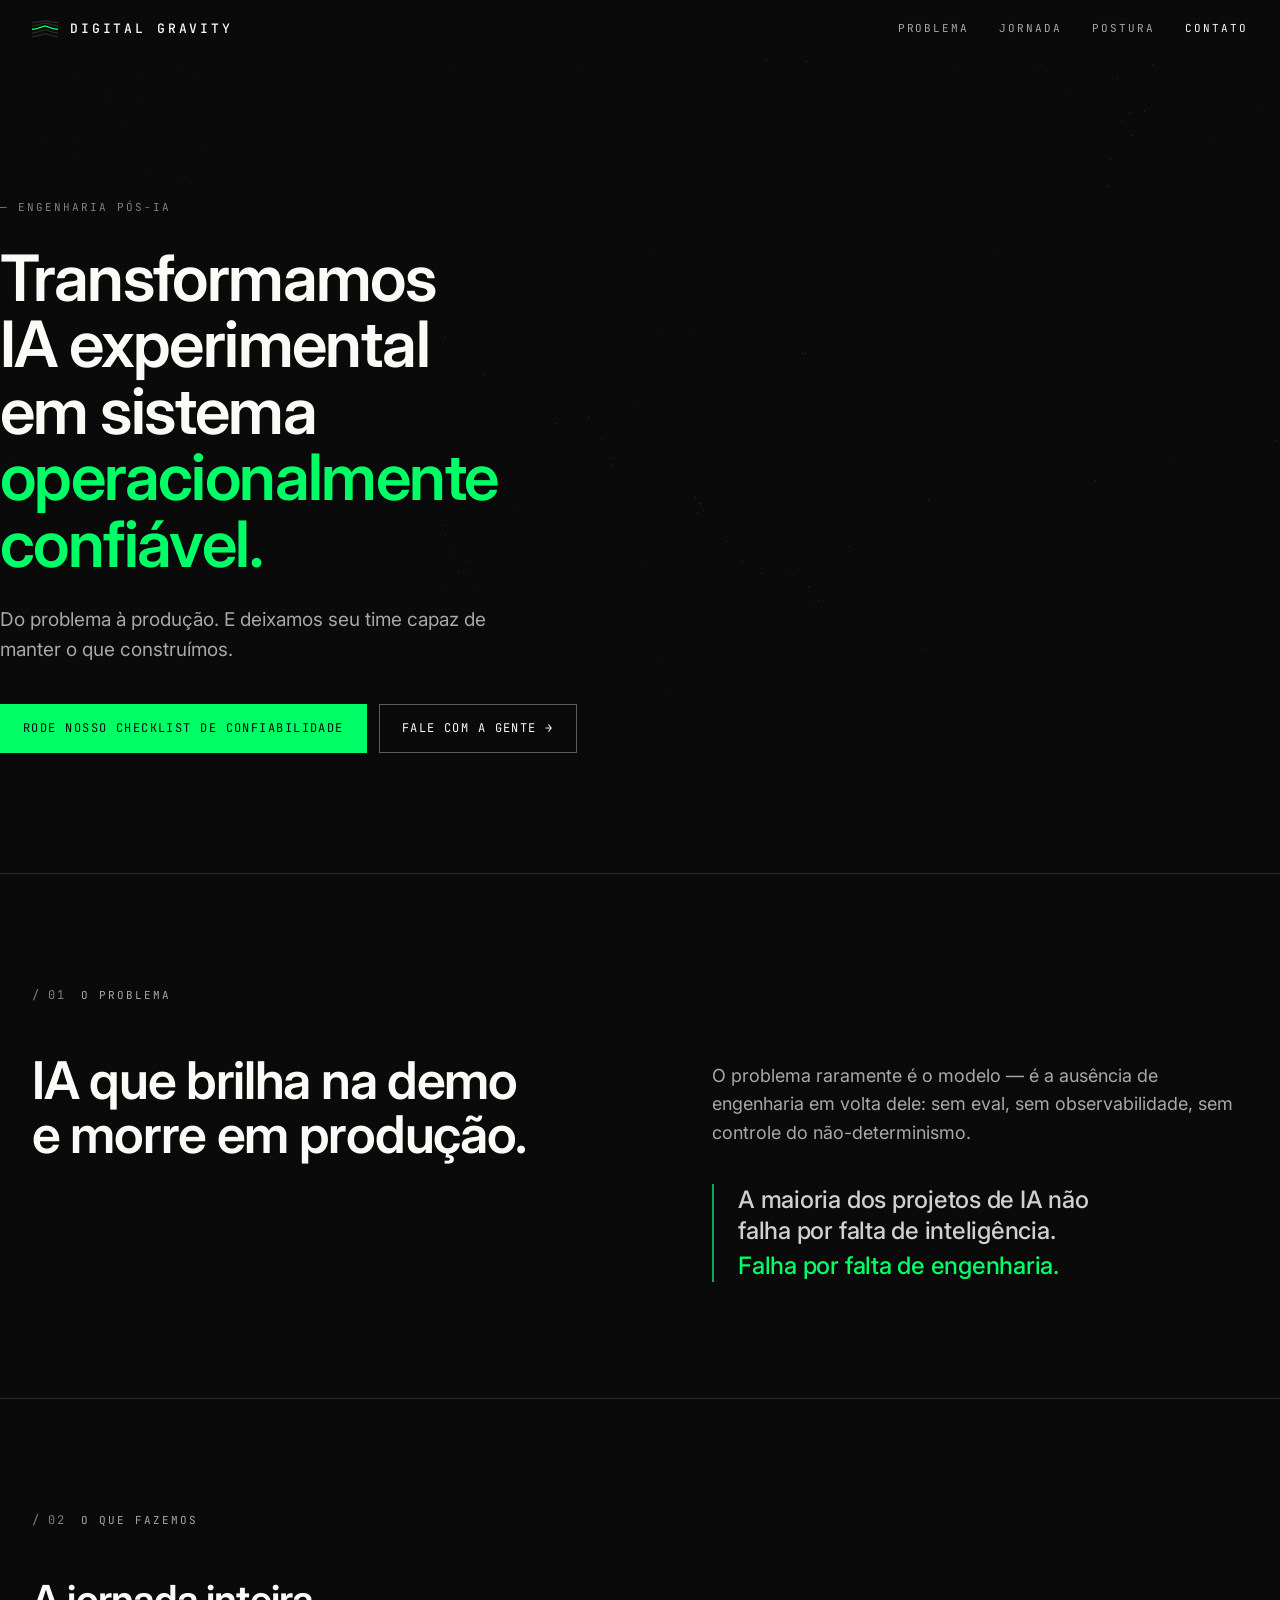
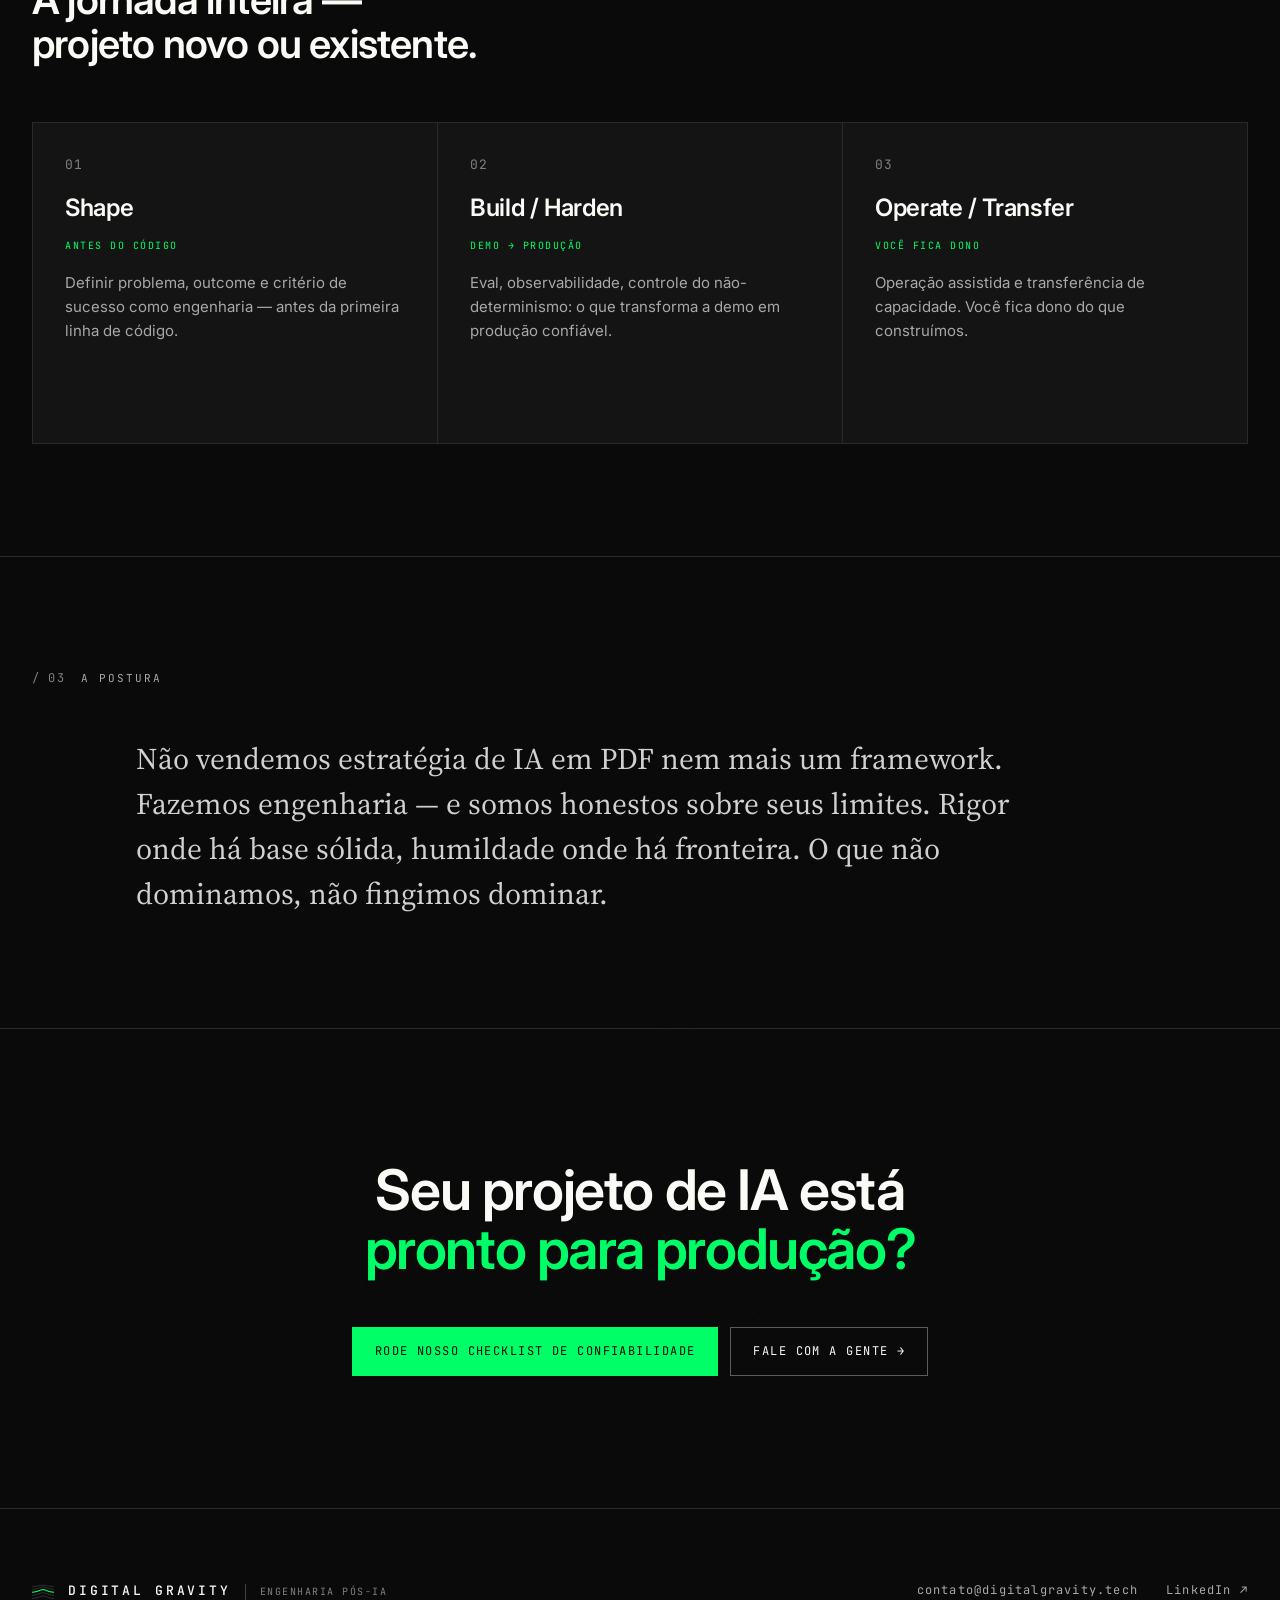
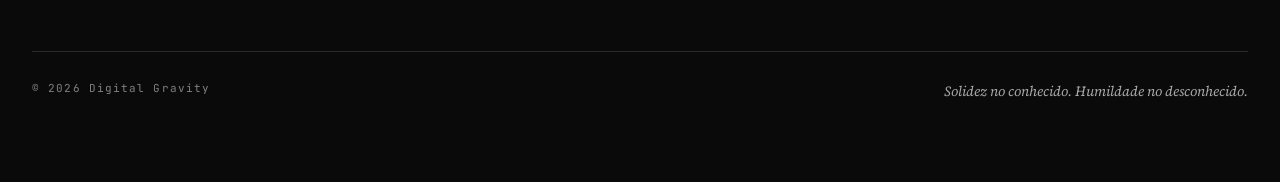
==== commit 8befc88b: "Add reliability checklist as lead magnet; wire CTAs - checklist.html: interactive 8-question reliabi" ====
--- a/index.html
+++ b/index.html
@@ -235,7 +235,7 @@
           Do problema à produção. E deixamos seu time capaz de manter o que construímos.
         </p>
         <div class="dg-hero__cta" data-reveal>
-          <a class="dg-btn dg-btn--primary" role="button" data-ga-cta="checklist" data-ga-location="hero">Rode nosso checklist de confiabilidade</a>
+          <a class="dg-btn dg-btn--primary" href="checklist.html" data-ga-cta="checklist" data-ga-location="hero">Rode nosso checklist de confiabilidade</a>
           <a class="dg-btn dg-btn--secondary" role="button" href="#contato" data-ga-cta="contact" data-ga-location="hero">Fale com a gente →</a>
         </div>
       </div>
@@ -336,7 +336,7 @@
         Seu projeto de IA está <span class="dg-accent">pronto para produção?</span>
       </h2>
       <div class="dg-hero__cta dg-closing__cta" data-reveal>
-        <a class="dg-btn dg-btn--primary" role="button" data-ga-cta="checklist" data-ga-location="closing">Rode nosso checklist de confiabilidade</a>
+        <a class="dg-btn dg-btn--primary" href="checklist.html" data-ga-cta="checklist" data-ga-location="closing">Rode nosso checklist de confiabilidade</a>
         <a class="dg-btn dg-btn--secondary" role="button" href="mailto:contato@digitalgravity.tech" data-ga-cta="contact" data-ga-location="closing">Fale com a gente →</a>
       </div>
     </div>
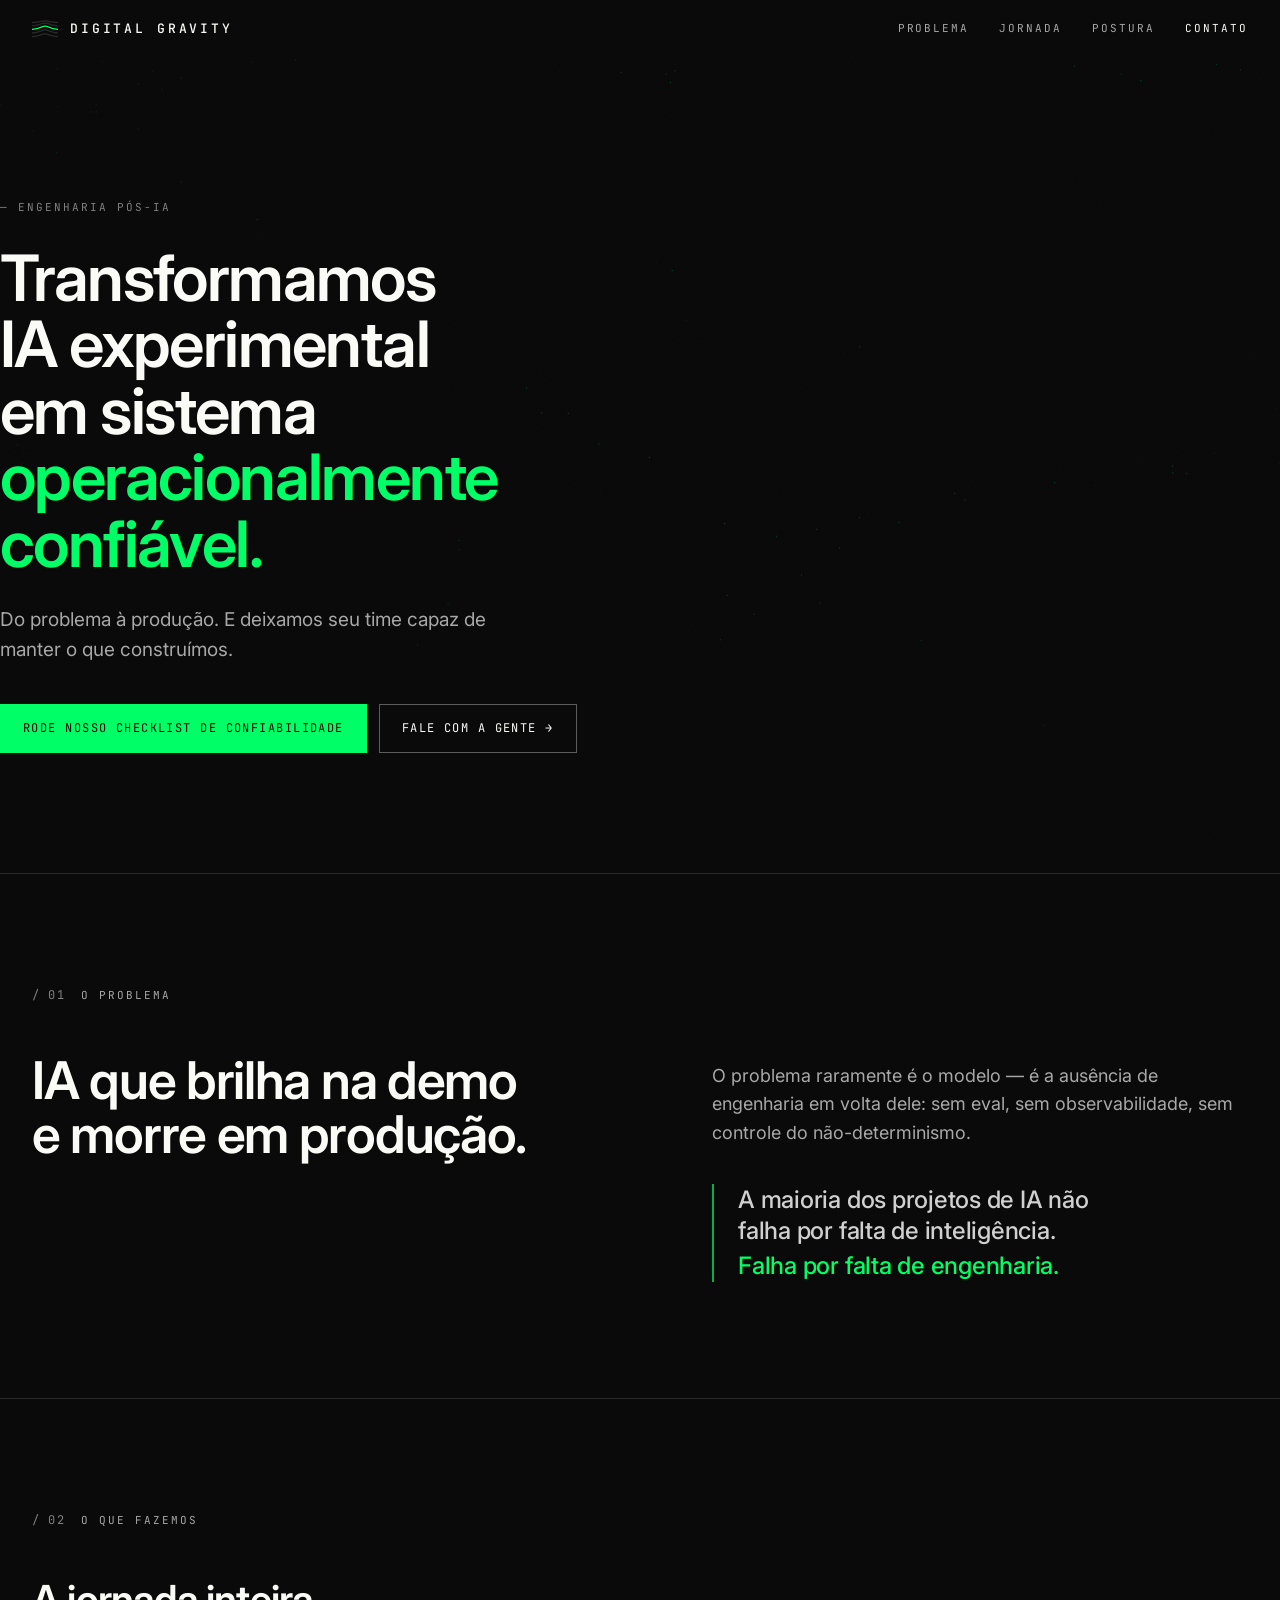
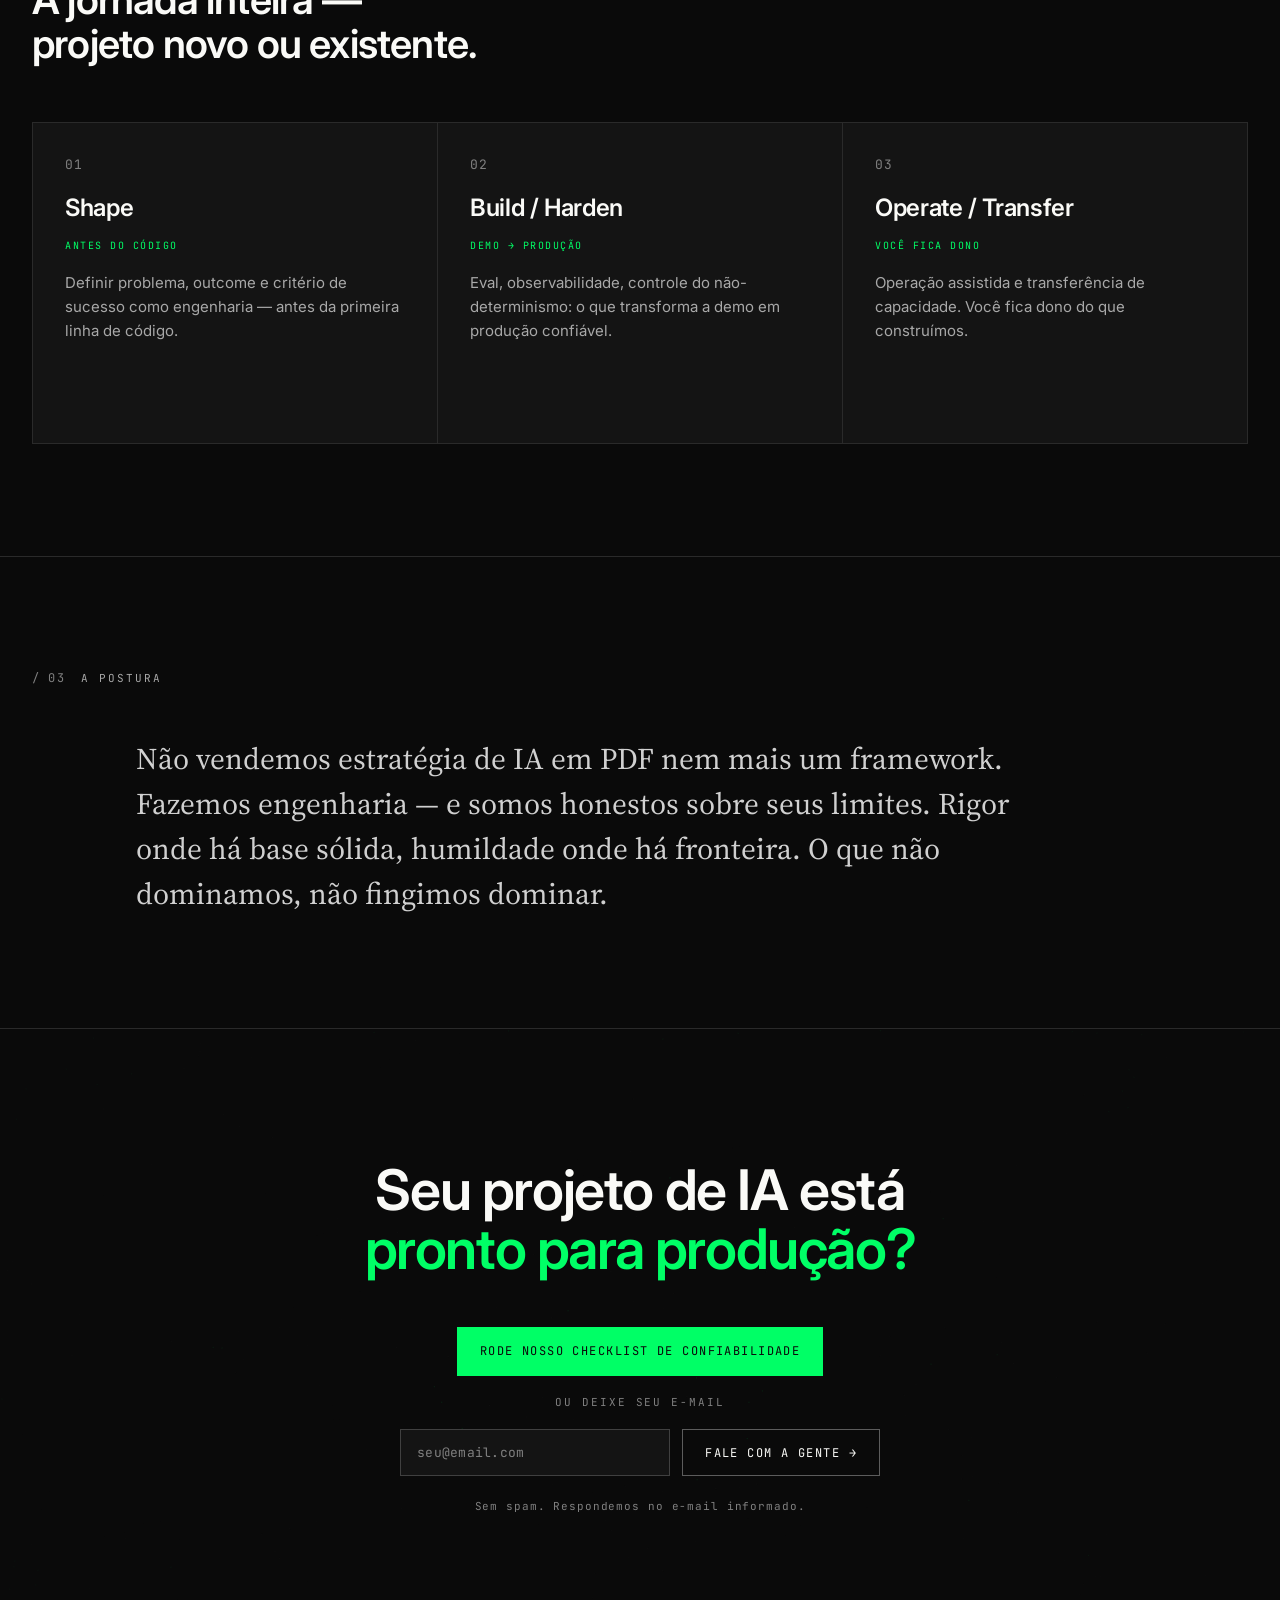
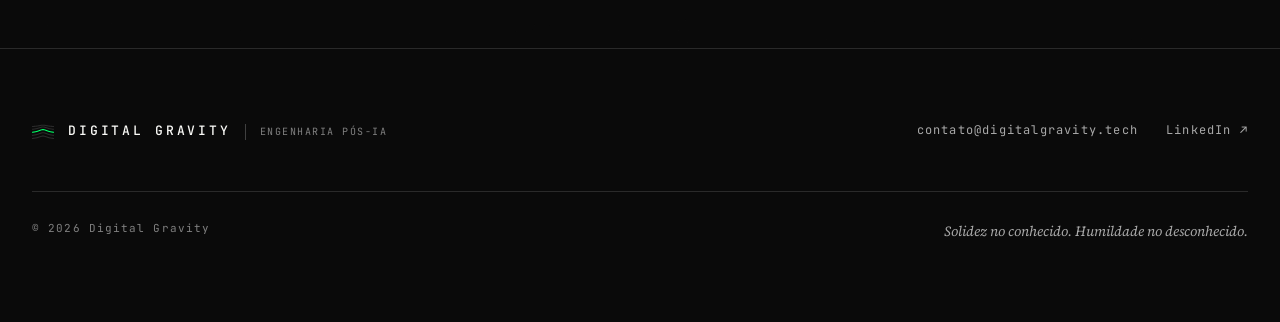
==== commit c4fc029f: "Replace contact mailto CTAs with Formspree lead-capture form - lead-form.js: shared AJAX handler for" ====
--- a/index.html
+++ b/index.html
@@ -67,6 +67,22 @@
   .dg-btn--primary:hover { background: transparent; color: var(--signal); }
   .dg-btn--secondary:hover { color: var(--signal); }
 
+  /* ── lead form ─────────────────────────────────────────── */
+  .dg-form { display: flex; gap: 12px; flex-wrap: wrap; width: 100%; }
+  .dg-input { flex: 1 1 240px; min-width: 0; font-family: var(--mono); font-size: 13px; letter-spacing: 0.02em;
+              padding: 14px 16px; background: var(--void-2); border: 1px solid var(--grain-2); color: var(--paper);
+              transition: border-color var(--t-fast); }
+  .dg-input::placeholder { color: var(--grain-4); }
+  .dg-input:focus { outline: none; border-color: var(--signal); }
+  .dg-form .dg-btn { flex: 0 0 auto; }
+  .dg-form__note { font-family: var(--mono); font-size: 11px; letter-spacing: 0.08em; color: var(--grain-4); margin: 4px 0 0; min-height: 1em; }
+  .dg-form__note.is-ok { color: var(--signal); }
+  .dg-form__note.is-err { color: var(--warning); }
+  .dg-closing__actions { display: flex; flex-direction: column; align-items: center; gap: 18px; width: 100%; max-width: 480px; margin: 0 auto; }
+  .dg-closing__actions .dg-form { justify-content: center; }
+  .dg-closing__or { font-family: var(--mono); font-size: 11px; text-transform: uppercase; letter-spacing: 0.18em; color: var(--grain-4); }
+  @media (max-width: 480px) { .dg-form { flex-direction: column; } .dg-form .dg-btn { width: 100%; } }
+
   /* ── tags ──────────────────────────────────────────────── */
   .dg-tag { display: inline-flex; align-items: center; gap: 6px; font-family: var(--mono);
             font-size: 10px; text-transform: uppercase; letter-spacing: 0.15em; padding: 6px 10px;
@@ -335,9 +351,16 @@
       <h2 class="dg-closing__q" data-reveal>
         Seu projeto de IA está <span class="dg-accent">pronto para produção?</span>
       </h2>
-      <div class="dg-hero__cta dg-closing__cta" data-reveal>
+      <div class="dg-closing__actions" data-reveal>
         <a class="dg-btn dg-btn--primary" href="checklist.html" data-ga-cta="checklist" data-ga-location="closing">Rode nosso checklist de confiabilidade</a>
-        <a class="dg-btn dg-btn--secondary" role="button" href="mailto:contato@digitalgravity.tech" data-ga-cta="contact" data-ga-location="closing">Fale com a gente →</a>
+        <div class="dg-closing__or">ou deixe seu e-mail</div>
+        <form class="dg-form" data-lead-form data-source="home_closing" novalidate>
+          <input type="email" name="email" class="dg-input" placeholder="seu@email.com" required autocomplete="email" aria-label="Seu e-mail">
+          <input type="text" name="_gotcha" tabindex="-1" autocomplete="off" aria-hidden="true" style="display:none">
+          <input type="hidden" name="_subject" value="Novo contato — site Digital Gravity">
+          <button type="submit" class="dg-btn dg-btn--secondary">Fale com a gente →</button>
+        </form>
+        <p class="dg-form__note" data-form-note aria-live="polite">Sem spam. Respondemos no e-mail informado.</p>
       </div>
     </div>
   </section>
@@ -458,5 +481,6 @@
   }, { capture: true });
 })();
 </script>
+<script src="lead-form.js"></script>
 </body>
 </html>
